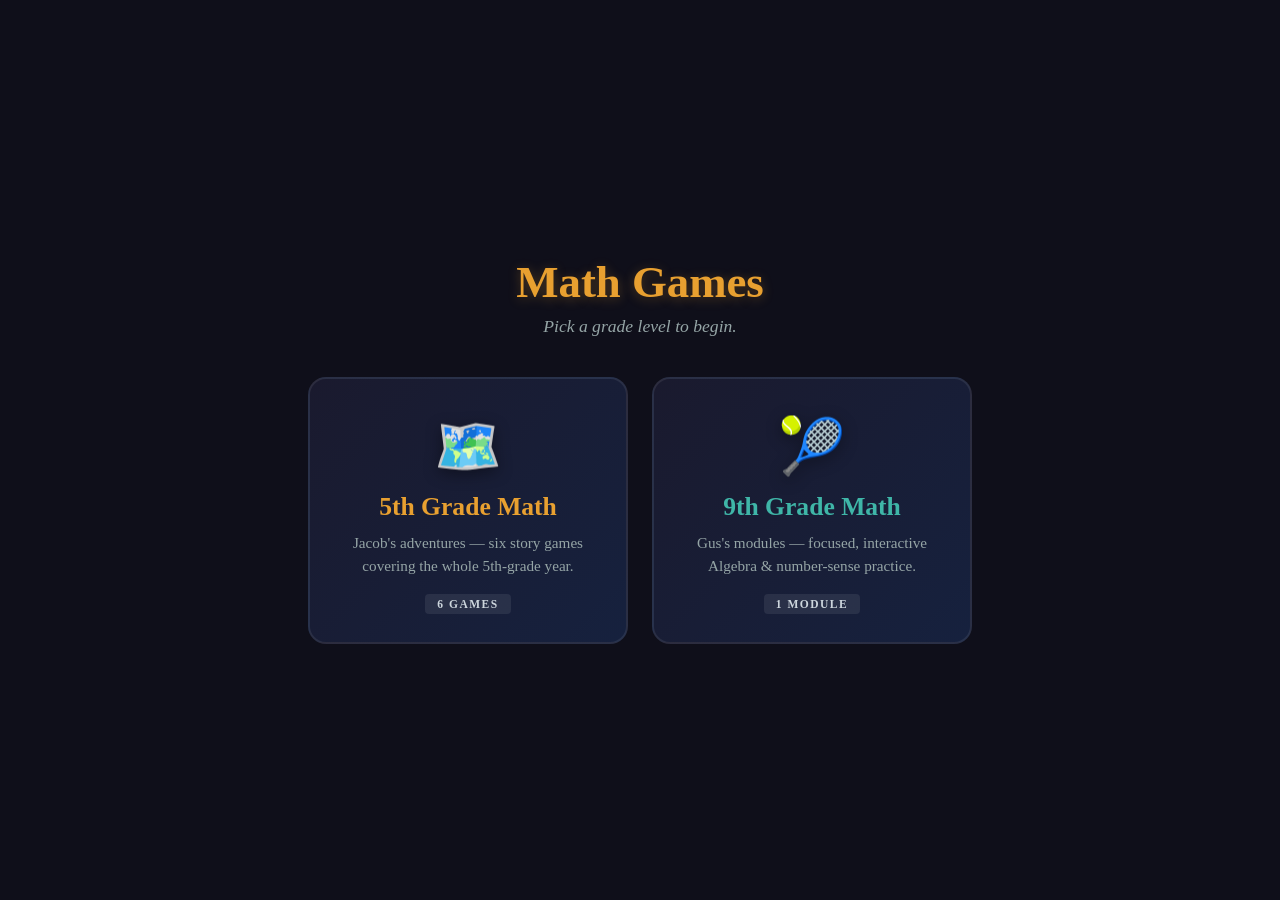
==== index.html @ d9a59fae "Add grade-level categories + 9th-grade module "Hidden Factors" Hub reorganized into grade-level cate" ====
<!DOCTYPE html>
<html lang="en">
<head>
  <meta charset="UTF-8">
  <meta name="viewport" content="width=device-width, initial-scale=1.0">
  <title>Math Games</title>
  <link rel="stylesheet" href="hub-style.css?v=2">
</head>
<body>
  <div class="hub">
    <h1 class="hub-title">Math Games</h1>

    <!-- ==================== CATEGORY PICKER ==================== -->
    <section id="view-categories" class="hub-view active">
      <p class="hub-subtitle">Pick a grade level to begin.</p>
      <div class="category-cards">
        <button class="category-card grade5" data-cat="grade5">
          <div class="category-emoji">🗺️</div>
          <h2 class="category-title">5th Grade Math</h2>
          <p class="category-desc">Jacob's adventures — six story games covering the whole 5th-grade year.</p>
          <span class="category-count">6 games</span>
        </button>
        <button class="category-card grade9" data-cat="grade9">
          <div class="category-emoji">🎾</div>
          <h2 class="category-title">9th Grade Math</h2>
          <p class="category-desc">Gus's modules — focused, interactive Algebra &amp; number-sense practice.</p>
          <span class="category-count">1 module</span>
        </button>
      </div>
    </section>

    <!-- ==================== 5TH GRADE ==================== -->
    <section id="view-grade5" class="hub-view">
      <div class="view-header">
        <button class="back-btn" data-back>← Grade levels</button>
        <h2 class="view-title">5th Grade Math</h2>
        <p class="view-subtitle">Choose your quest, adventurer…</p>
      </div>
      <div class="game-cards">
        <a href="muffin/" class="game-card muffin-card">
          <div class="card-icon">
            <svg width="80" height="80" viewBox="0 0 150 150" xmlns="http://www.w3.org/2000/svg">
              <ellipse cx="75" cy="100" rx="45" ry="32" fill="#A0794C"/>
              <ellipse cx="75" cy="105" rx="30" ry="18" fill="#C4A265"/>
              <ellipse cx="75" cy="68" rx="30" ry="25" fill="#A0794C"/>
              <ellipse cx="75" cy="78" rx="18" ry="12" fill="#B8935A"/>
              <ellipse cx="75" cy="73" rx="8" ry="5" fill="#5C3D1E"/>
              <circle cx="63" cy="60" r="4" fill="#2C1810"/>
              <circle cx="87" cy="60" r="4" fill="#2C1810"/>
              <circle cx="64" cy="59" r="1.5" fill="white"/>
              <circle cx="88" cy="59" r="1.5" fill="white"/>
              <path d="M 68 82 Q 75 88 82 82" fill="none" stroke="#5C3D1E" stroke-width="1.5"/>
              <path d="M 45 52 Q 50 30 75 28 Q 100 30 105 52 L 100 48 Q 75 38 50 48 Z" fill="#7A5C30"/>
              <rect x="50" y="46" width="50" height="4" rx="2" fill="#3E2712"/>
            </svg>
          </div>
          <h2 class="card-title">Muffin's Mystery Agency</h2>
          <p class="card-desc">Help Detective Muffin the capybara solve mysteries using decimal division!</p>
          <span class="card-tag detective">Detective</span>
        </a>
        <a href="quest/" class="game-card quest-card">
          <div class="card-icon">
            <svg width="80" height="80" viewBox="0 0 80 80" xmlns="http://www.w3.org/2000/svg">
              <!-- Shield -->
              <path d="M 40 8 L 65 18 L 65 45 Q 65 65 40 75 Q 15 65 15 45 L 15 18 Z" fill="#4a3728" stroke="#e8a030" stroke-width="2"/>
              <path d="M 40 14 L 59 22 L 59 43 Q 59 60 40 69 Q 21 60 21 43 L 21 22 Z" fill="#5c4033"/>
              <!-- Dragon emblem -->
              <path d="M 40 25 L 48 35 L 55 30 L 50 40 L 55 50 L 45 45 L 40 55 L 35 45 L 25 50 L 30 40 L 25 30 L 32 35 Z" fill="#e8a030"/>
              <!-- Crossed swords behind -->
              <line x1="10" y1="65" x2="35" y2="15" stroke="#888" stroke-width="3" stroke-linecap="round"/>
              <line x1="70" y1="65" x2="45" y2="15" stroke="#888" stroke-width="3" stroke-linecap="round"/>
              <circle cx="10" cy="65" r="4" fill="#e8a030"/>
              <circle cx="70" cy="65" r="4" fill="#e8a030"/>
            </svg>
          </div>
          <h2 class="card-title">Realms of Mathematica</h2>
          <p class="card-desc">Create a hero and embark on a D&D-inspired quest powered by math!</p>
          <span class="card-tag rpg">RPG Adventure</span>
        </a>
        <a href="naturalist/" class="game-card naturalist-card">
          <div class="card-icon">
            <svg width="80" height="80" viewBox="0 0 80 80" xmlns="http://www.w3.org/2000/svg">
              <!-- Notebook -->
              <rect x="14" y="14" width="50" height="52" fill="#3a2010" stroke="#1a1008" stroke-width="1.5" rx="2"/>
              <rect x="16" y="16" width="46" height="48" fill="#f0e3bd"/>
              <line x1="22" y1="16" x2="22" y2="64" stroke="#aa3838" stroke-width="0.5"/>
              <!-- Leaf sketched on page -->
              <ellipse cx="38" cy="40" rx="14" ry="8" fill="#7a8a48" transform="rotate(-20 38 40)"/>
              <line x1="50" y1="32" x2="26" y2="48" stroke="#3a2010" stroke-width="0.5"/>
              <!-- Magnifying glass -->
              <circle cx="58" cy="58" r="10" fill="rgba(170, 220, 200, 0.3)" stroke="#aa8838" stroke-width="2"/>
              <line x1="50" y1="66" x2="44" y2="72" stroke="#aa8838" stroke-width="2.5" stroke-linecap="round"/>
              <!-- Quill -->
              <path d="M 56 16 Q 70 28 66 50" stroke="#c47828" stroke-width="2" fill="none"/>
            </svg>
          </div>
          <h2 class="card-title">Foxglove Hollow</h2>
          <p class="card-desc">An apprentice naturalist's field notebook: line plots, fractions, and the first quadrant.</p>
          <span class="card-tag naturalist">Naturalist</span>
        </a>
        <a href="atlas/" class="game-card atlas-card">
          <div class="card-icon">
            <svg width="80" height="80" viewBox="0 0 80 80" xmlns="http://www.w3.org/2000/svg">
              <!-- Compass rose -->
              <circle cx="40" cy="40" r="34" fill="#eadba0" stroke="#5a3818" stroke-width="2"/>
              <circle cx="40" cy="40" r="28" fill="none" stroke="#7a5828" stroke-width="0.8"/>
              <text x="40" y="14" text-anchor="middle" fill="#5a3818" font-size="8" font-weight="bold">N</text>
              <text x="68" y="43" text-anchor="middle" fill="#5a3818" font-size="8" font-weight="bold">E</text>
              <text x="40" y="72" text-anchor="middle" fill="#5a3818" font-size="8" font-weight="bold">S</text>
              <text x="12" y="43" text-anchor="middle" fill="#5a3818" font-size="8" font-weight="bold">W</text>
              <polygon points="40,18 46,40 40,62 34,40" fill="#aa2222" stroke="#5a1010" stroke-width="0.6"/>
              <polygon points="18,40 40,34 62,40 40,46" fill="#5a3818" stroke="#3a2010" stroke-width="0.6"/>
              <circle cx="40" cy="40" r="3" fill="#aa8838" stroke="#3a2010" stroke-width="1"/>
            </svg>
          </div>
          <h2 class="card-title">Captain Cartwright's Atlas</h2>
          <p class="card-desc">Plot the coordinates, sort the shapes, decode the captain's ciphers — find the treasure!</p>
          <span class="card-tag atlas">Cartographer</span>
        </a>
        <a href="clockwork/" class="game-card clockwork-card">
          <div class="card-icon">
            <svg width="80" height="80" viewBox="0 0 80 80" xmlns="http://www.w3.org/2000/svg">
              <!-- Large brass gear -->
              <circle cx="34" cy="44" r="22" fill="#7a5018" stroke="#3a2010" stroke-width="1.5"/>
              <circle cx="34" cy="44" r="18" fill="#b8902a" stroke="#3a2010" stroke-width="1"/>
              <!-- Teeth -->
              <g fill="#7a5018">
                <rect x="32" y="18" width="4" height="6"/>
                <rect x="32" y="64" width="4" height="6"/>
                <rect x="8" y="42" width="6" height="4"/>
                <rect x="54" y="42" width="6" height="4"/>
                <rect x="14" y="22" width="6" height="4" transform="rotate(-45 17 24)"/>
                <rect x="48" y="22" width="6" height="4" transform="rotate(45 51 24)"/>
                <rect x="14" y="62" width="6" height="4" transform="rotate(45 17 64)"/>
                <rect x="48" y="62" width="6" height="4" transform="rotate(-45 51 64)"/>
              </g>
              <circle cx="34" cy="44" r="5" fill="#3a2010"/>
              <!-- Small copper gear -->
              <circle cx="60" cy="22" r="10" fill="#8a4818" stroke="#3a1810" stroke-width="1"/>
              <g fill="#8a4818">
                <rect x="58" y="8" width="4" height="4"/>
                <rect x="58" y="32" width="4" height="4"/>
                <rect x="46" y="20" width="4" height="4"/>
                <rect x="70" y="20" width="4" height="4"/>
              </g>
              <circle cx="60" cy="22" r="3" fill="#3a1810"/>
              <!-- Clock hands on big gear -->
              <line x1="34" y1="44" x2="34" y2="30" stroke="#1a1008" stroke-width="1.8" stroke-linecap="round"/>
              <line x1="34" y1="44" x2="44" y2="44" stroke="#1a1008" stroke-width="1.3" stroke-linecap="round"/>
            </svg>
          </div>
          <h2 class="card-title">The Clockmaker's Workshop</h2>
          <p class="card-desc">Read the gears, sort the shapes, plot the floor, untangle the rules. Build the tower clock.</p>
          <span class="card-tag clockmaker">Clockmaker</span>
        </a>
        <a href="chronicle/" class="game-card chronicle-card">
          <div class="card-icon">
            <svg width="80" height="80" viewBox="0 0 80 80" xmlns="http://www.w3.org/2000/svg">
              <!-- Open codex with star -->
              <path d="M 12 50 Q 26 42 40 44 Q 54 42 68 50 L 68 68 Q 54 60 40 62 Q 26 60 12 68 Z" fill="#3a1810" stroke="#1a0808" stroke-width="1.5"/>
              <path d="M 14 51 Q 26 44 40 46 L 40 64 Q 26 60 14 66 Z" fill="#f0e3bd" stroke="#3a2010" stroke-width="0.6"/>
              <path d="M 66 51 Q 54 44 40 46 L 40 64 Q 54 60 66 66 Z" fill="#f0e3bd" stroke="#3a2010" stroke-width="0.6"/>
              <rect x="38" y="45" width="4" height="20" fill="#5a1818"/>
              <!-- page squiggles -->
              <line x1="20" y1="52" x2="36" y2="50" stroke="#5a3818" stroke-width="0.6"/>
              <line x1="20" y1="56" x2="36" y2="54" stroke="#5a3818" stroke-width="0.6"/>
              <line x1="44" y1="50" x2="60" y2="52" stroke="#5a3818" stroke-width="0.6"/>
              <line x1="44" y1="54" x2="60" y2="56" stroke="#5a3818" stroke-width="0.6"/>
              <!-- star above -->
              <polygon points="40,8 44,22 58,22 47,30 51,44 40,36 29,44 33,30 22,22 36,22" fill="#d4a624" stroke="#3a2010" stroke-width="1"/>
              <polygon points="40,14 42,22 50,22 44,28 46,36 40,32 34,36 36,28 30,22 38,22" fill="#f0d27a"/>
              <!-- crossed sword + quill -->
              <line x1="4" y1="20" x2="22" y2="42" stroke="#888" stroke-width="2.5" stroke-linecap="round"/>
              <path d="M 76 20 Q 70 38 56 50" fill="none" stroke="#c47828" stroke-width="2"/>
            </svg>
          </div>
          <h2 class="card-title">Realms of Mathematica II</h2>
          <p class="card-desc">An RPG sequel: build a hero, brave the Sundered Quarry, recover the Codex. Six acts, all of 5th-grade math.</p>
          <span class="card-tag chronicle">Epic RPG</span>
        </a>
      </div>
    </section>

    <!-- ==================== 9TH GRADE ==================== -->
    <section id="view-grade9" class="hub-view">
      <div class="view-header">
        <button class="back-btn" data-back>← Grade levels</button>
        <h2 class="view-title">9th Grade Math</h2>
        <p class="view-subtitle">Focused, interactive Algebra modules.</p>
      </div>
      <div class="game-cards">
        <a href="hidden-factors/" class="game-card hidden-factors-card">
          <div class="card-icon">
            <svg width="80" height="80" viewBox="0 0 80 80" xmlns="http://www.w3.org/2000/svg">
              <!-- radical sign -->
              <path d="M 12 46 L 20 46 L 30 68 L 44 18 L 70 18" fill="none" stroke="#d8f045" stroke-width="4" stroke-linecap="round" stroke-linejoin="round"/>
              <!-- factor-tree under the radicand -->
              <circle cx="52" cy="34" r="7" fill="#1d6f5c" stroke="#d8f045" stroke-width="1.5"/>
              <circle cx="44" cy="52" r="6" fill="#28a07f" stroke="#d8f045" stroke-width="1.5"/>
              <circle cx="62" cy="52" r="6" fill="#28a07f" stroke="#d8f045" stroke-width="1.5"/>
              <line x1="49" y1="40" x2="45" y2="47" stroke="#d8f045" stroke-width="1.5"/>
              <line x1="55" y1="40" x2="61" y2="47" stroke="#d8f045" stroke-width="1.5"/>
              <!-- couple circle -->
              <ellipse cx="53" cy="52" rx="17" ry="9" fill="none" stroke="#f0e3bd" stroke-width="1.2" stroke-dasharray="3 2"/>
            </svg>
          </div>
          <h2 class="card-title">Hidden Factors</h2>
          <p class="card-desc">Simplifying square roots with factor trees — couples go out, singles stay in. No calculator needed.</p>
          <span class="card-tag hidden-factors">Algebra · Roots</span>
        </a>
      </div>
    </section>
  </div>

  <script>
    (function () {
      var views = {
        categories: document.getElementById('view-categories'),
        grade5: document.getElementById('view-grade5'),
        grade9: document.getElementById('view-grade9')
      };
      function show(name) {
        Object.keys(views).forEach(function (k) { views[k].classList.remove('active'); });
        (views[name] || views.categories).classList.add('active');
        window.scrollTo(0, 0);
        if (name === 'categories') { history.replaceState(null, '', '#'); }
        else { history.replaceState(null, '', '#' + name); }
      }
      document.querySelectorAll('.category-card').forEach(function (btn) {
        btn.addEventListener('click', function () { show(btn.getAttribute('data-cat')); });
      });
      document.querySelectorAll('[data-back]').forEach(function (btn) {
        btn.addEventListener('click', function () { show('categories'); });
      });
      // deep-link support: #grade5 / #grade9
      var h = (window.location.hash || '').replace('#', '');
      if (h === 'grade5' || h === 'grade9') show(h);
    })();
  </script>
</body>
</html>
---- hub-style.css ----
*, *::before, *::after {
  box-sizing: border-box;
  margin: 0;
  padding: 0;
}

body {
  font-family: Georgia, 'Times New Roman', serif;
  background: #0f0f1a;
  color: #ecf0f1;
  min-height: 100vh;
  display: flex;
  align-items: center;
  justify-content: center;
}

.hub {
  text-align: center;
  padding: 40px 20px;
  max-width: 800px;
  width: 100%;
}

.hub-title {
  font-size: 2.8rem;
  color: #e8a030;
  text-shadow: 0 2px 12px rgba(232, 160, 48, 0.3);
  margin-bottom: 8px;
}

.hub-subtitle {
  font-size: 1.1rem;
  color: #95a5a6;
  font-style: italic;
  margin-bottom: 40px;
}

/* ==================== VIEW SWITCHER ==================== */
.hub-view { display: none; }
.hub-view.active { display: block; }

/* ==================== CATEGORY PICKER ==================== */
.category-cards {
  display: flex;
  gap: 24px;
  justify-content: center;
  flex-wrap: wrap;
}

.category-card {
  display: flex;
  flex-direction: column;
  align-items: center;
  text-align: center;
  background: linear-gradient(135deg, #1a1a2e, #16213e);
  border: 2px solid rgba(255, 255, 255, 0.08);
  border-radius: 18px;
  padding: 36px 28px 28px;
  width: 320px;
  cursor: pointer;
  color: inherit;
  font-family: inherit;
  transition: all 0.3s ease;
}
.category-card:hover { transform: translateY(-6px); box-shadow: 0 12px 40px rgba(0, 0, 0, 0.5); }
.category-card.grade5:hover { border-color: #e8a030; box-shadow: 0 12px 40px rgba(232, 160, 48, 0.18); }
.category-card.grade9:hover { border-color: #3fb6a8; box-shadow: 0 12px 40px rgba(63, 182, 168, 0.20); }

.category-emoji { font-size: 3.4rem; margin-bottom: 14px; filter: drop-shadow(0 4px 8px rgba(0,0,0,0.4)); }
.category-title { font-size: 1.6rem; margin-bottom: 10px; }
.category-card.grade5 .category-title { color: #e8a030; }
.category-card.grade9 .category-title { color: #3fb6a8; }
.category-desc { font-size: 0.95rem; color: #95a5a6; line-height: 1.5; margin-bottom: 16px; }
.category-count {
  font-size: 0.72rem;
  text-transform: uppercase;
  letter-spacing: 1.5px;
  padding: 4px 12px;
  border-radius: 4px;
  font-weight: bold;
  background: rgba(255,255,255,0.08);
  color: #cdd6dd;
}

/* ==================== VIEW HEADER (inside a category) ==================== */
.view-header { margin-bottom: 32px; position: relative; }
.view-title { font-size: 2rem; color: #ecf0f1; margin-bottom: 6px; }
.view-subtitle { font-size: 1.05rem; color: #95a5a6; font-style: italic; }
.back-btn {
  position: absolute;
  left: 0;
  top: 4px;
  background: rgba(255,255,255,0.05);
  border: 1px solid rgba(255,255,255,0.14);
  color: #cdd6dd;
  font-family: inherit;
  font-size: 0.9rem;
  padding: 8px 14px;
  border-radius: 8px;
  cursor: pointer;
  transition: all 0.2s ease;
}
.back-btn:hover { background: rgba(255,255,255,0.12); color: #fff; }
@media (max-width: 560px) {
  .back-btn { position: static; display: inline-block; margin-bottom: 16px; }
}

.game-cards {
  display: flex;
  gap: 24px;
  justify-content: center;
  flex-wrap: wrap;
}

.game-card {
  display: flex;
  flex-direction: column;
  align-items: center;
  text-decoration: none;
  color: inherit;
  background: linear-gradient(135deg, #1a1a2e, #16213e);
  border: 2px solid rgba(255, 255, 255, 0.08);
  border-radius: 16px;
  padding: 32px 24px 24px;
  width: 320px;
  transition: all 0.3s ease;
  position: relative;
  overflow: hidden;
}

.game-card:hover {
  transform: translateY(-6px);
  box-shadow: 0 12px 40px rgba(0, 0, 0, 0.5);
}

.muffin-card:hover {
  border-color: #e2b714;
  box-shadow: 0 12px 40px rgba(226, 183, 20, 0.15);
}

.quest-card:hover {
  border-color: #e8a030;
  box-shadow: 0 12px 40px rgba(232, 160, 48, 0.15);
}

.clockwork-card:hover {
  border-color: #d4a624;
  box-shadow: 0 12px 40px rgba(212, 166, 36, 0.18);
}

.chronicle-card:hover {
  border-color: #a890c0;
  box-shadow: 0 12px 40px rgba(168, 144, 192, 0.22);
}

.hidden-factors-card:hover {
  border-color: #d8f045;
  box-shadow: 0 12px 40px rgba(216, 240, 69, 0.18);
}

.card-icon {
  margin-bottom: 16px;
  filter: drop-shadow(0 4px 8px rgba(0, 0, 0, 0.4));
}

.card-title {
  font-size: 1.4rem;
  margin-bottom: 8px;
}

.muffin-card .card-title { color: #e2b714; }
.quest-card .card-title { color: #e8a030; }
.clockwork-card .card-title { color: #d4a624; }
.chronicle-card .card-title { color: #a890c0; }
.hidden-factors-card .card-title { color: #d8f045; }

.card-desc {
  font-size: 0.9rem;
  color: #95a5a6;
  line-height: 1.5;
  margin-bottom: 16px;
}

.card-tag {
  font-size: 0.7rem;
  text-transform: uppercase;
  letter-spacing: 1.5px;
  padding: 4px 12px;
  border-radius: 4px;
  font-weight: bold;
}

.card-tag.detective {
  background: #e2b714;
  color: #1a1a2e;
}

.card-tag.rpg {
  background: #e8a030;
  color: #1a1a2e;
}

.card-tag.atlas {
  background: #5a8aaa;
  color: #1a1a2e;
}

.card-tag.naturalist {
  background: #aab87c;
  color: #1a1a2e;
}

.card-tag.clockmaker {
  background: #d4a624;
  color: #1a1a2e;
}

.card-tag.chronicle {
  background: #a890c0;
  color: #1a1a2e;
}

.card-tag.hidden-factors {
  background: #d8f045;
  color: #1a2e1a;
}

@media (max-width: 700px) {
  .hub-title { font-size: 2rem; }
  .game-cards { flex-direction: column; align-items: center; }
  .game-card { width: 100%; max-width: 360px; }
}
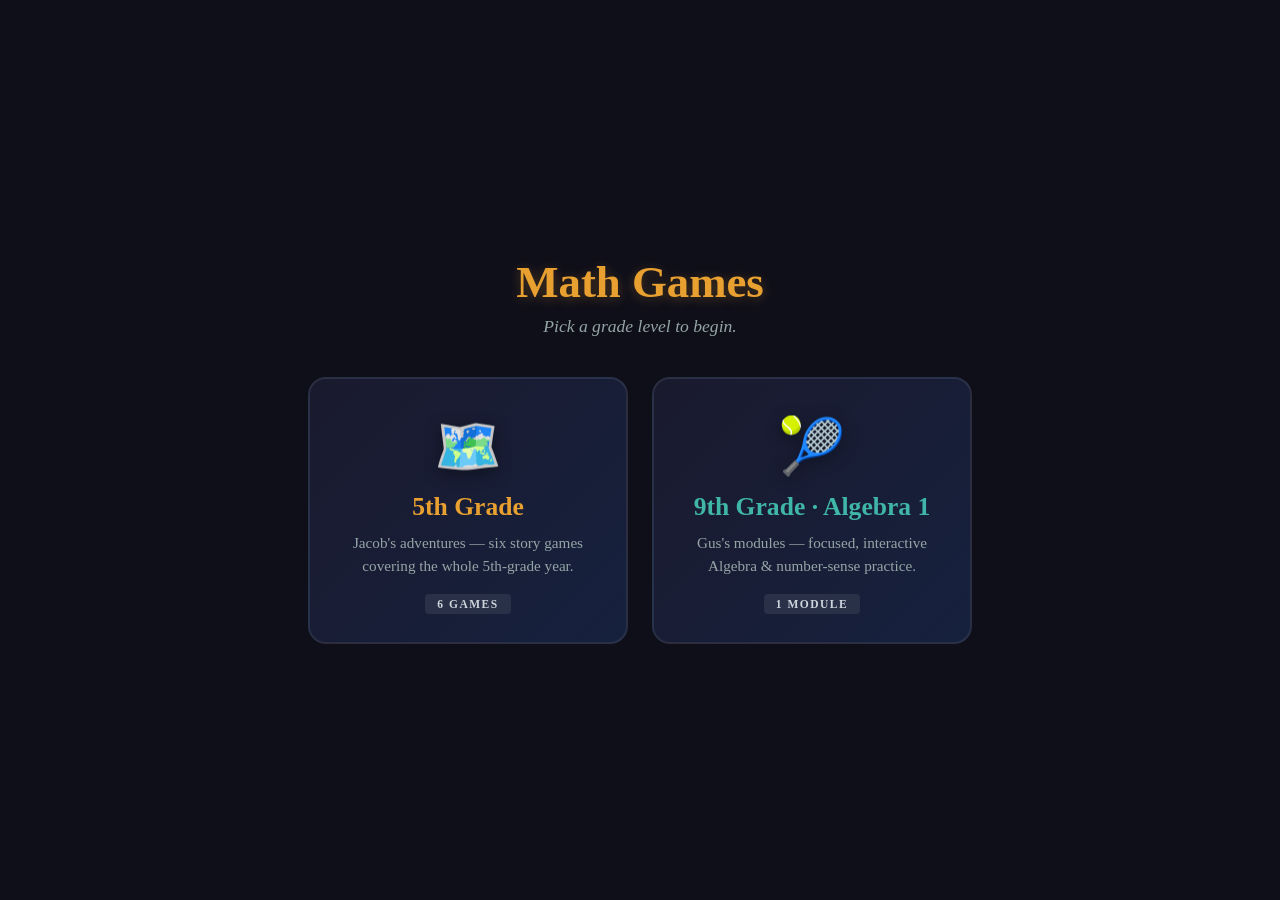
==== commit a52ff0ec: "9th Grade: add "Simplifying Radicals", retire "Hidden Factors" Consolidate the 9th-grade shelf into " ====
--- a/index.html
+++ b/index.html
@@ -4,7 +4,7 @@
   <meta charset="UTF-8">
   <meta name="viewport" content="width=device-width, initial-scale=1.0">
   <title>Math Games</title>
-  <link rel="stylesheet" href="hub-style.css?v=2">
+  <link rel="stylesheet" href="hub-style.css?v=3">
 </head>
 <body>
   <div class="hub">
@@ -16,13 +16,13 @@
       <div class="category-cards">
         <button class="category-card grade5" data-cat="grade5">
           <div class="category-emoji">🗺️</div>
-          <h2 class="category-title">5th Grade Math</h2>
+          <h2 class="category-title">5th Grade</h2>
           <p class="category-desc">Jacob's adventures — six story games covering the whole 5th-grade year.</p>
           <span class="category-count">6 games</span>
         </button>
         <button class="category-card grade9" data-cat="grade9">
           <div class="category-emoji">🎾</div>
-          <h2 class="category-title">9th Grade Math</h2>
+          <h2 class="category-title">9th Grade · Algebra 1</h2>
           <p class="category-desc">Gus's modules — focused, interactive Algebra &amp; number-sense practice.</p>
           <span class="category-count">1 module</span>
         </button>
@@ -33,7 +33,7 @@
     <section id="view-grade5" class="hub-view">
       <div class="view-header">
         <button class="back-btn" data-back>← Grade levels</button>
-        <h2 class="view-title">5th Grade Math</h2>
+        <h2 class="view-title">5th Grade</h2>
         <p class="view-subtitle">Choose your quest, adventurer…</p>
       </div>
       <div class="game-cards">
@@ -185,28 +185,28 @@
     <section id="view-grade9" class="hub-view">
       <div class="view-header">
         <button class="back-btn" data-back>← Grade levels</button>
-        <h2 class="view-title">9th Grade Math</h2>
+        <h2 class="view-title">9th Grade · Algebra 1</h2>
         <p class="view-subtitle">Focused, interactive Algebra modules.</p>
       </div>
       <div class="game-cards">
-        <a href="hidden-factors/" class="game-card hidden-factors-card">
-          <div class="card-icon">
-            <svg width="80" height="80" viewBox="0 0 80 80" xmlns="http://www.w3.org/2000/svg">
-              <!-- radical sign -->
-              <path d="M 12 46 L 20 46 L 30 68 L 44 18 L 70 18" fill="none" stroke="#d8f045" stroke-width="4" stroke-linecap="round" stroke-linejoin="round"/>
-              <!-- factor-tree under the radicand -->
-              <circle cx="52" cy="34" r="7" fill="#1d6f5c" stroke="#d8f045" stroke-width="1.5"/>
-              <circle cx="44" cy="52" r="6" fill="#28a07f" stroke="#d8f045" stroke-width="1.5"/>
-              <circle cx="62" cy="52" r="6" fill="#28a07f" stroke="#d8f045" stroke-width="1.5"/>
-              <line x1="49" y1="40" x2="45" y2="47" stroke="#d8f045" stroke-width="1.5"/>
-              <line x1="55" y1="40" x2="61" y2="47" stroke="#d8f045" stroke-width="1.5"/>
-              <!-- couple circle -->
-              <ellipse cx="53" cy="52" rx="17" ry="9" fill="none" stroke="#f0e3bd" stroke-width="1.2" stroke-dasharray="3 2"/>
-            </svg>
-          </div>
-          <h2 class="card-title">Hidden Factors</h2>
-          <p class="card-desc">Simplifying square roots with factor trees — couples go out, singles stay in. No calculator needed.</p>
-          <span class="card-tag hidden-factors">Algebra · Roots</span>
+        <a href="simplifying-radicals/" class="game-card simplifying-radicals-card">
+          <div class="card-icon">
+            <svg width="80" height="80" viewBox="0 0 80 80" xmlns="http://www.w3.org/2000/svg">
+              <!-- radical sign with index 3 -->
+              <text x="8" y="34" fill="#2bb39a" font-family="Trebuchet MS, sans-serif" font-size="12" font-weight="bold">3</text>
+              <path d="M 16 44 L 24 44 L 34 66 L 48 18 L 72 18" fill="none" stroke="#d8f045" stroke-width="4" stroke-linecap="round" stroke-linejoin="round"/>
+              <!-- couple + triple chips under the radicand -->
+              <ellipse cx="44" cy="40" rx="13" ry="8" fill="none" stroke="#f0e3bd" stroke-width="1.2" stroke-dasharray="3 2"/>
+              <circle cx="39" cy="40" r="5" fill="#28a07f"/>
+              <circle cx="49" cy="40" r="5" fill="#28a07f"/>
+              <circle cx="58" cy="52" r="5" fill="#2f6f5c"/>
+              <circle cx="44" cy="52" r="5" fill="#2f6f5c"/>
+              <circle cx="51" cy="52" r="5" fill="#2f6f5c"/>
+            </svg>
+          </div>
+          <h2 class="card-title">Simplifying Radicals</h2>
+          <p class="card-desc">Square &amp; cube roots with factor trees — couples or triples go out, singles stay in. Learn → Practice → Quiz. No calculator.</p>
+          <span class="card-tag simplifying-radicals">Algebra · Radicals</span>
         </a>
       </div>
     </section>
--- a/hub-style.css
+++ b/hub-style.css
@@ -158,6 +158,11 @@
   box-shadow: 0 12px 40px rgba(216, 240, 69, 0.18);
 }
 
+.simplifying-radicals-card:hover {
+  border-color: #2bb39a;
+  box-shadow: 0 12px 40px rgba(43, 179, 154, 0.20);
+}
+
 .card-icon {
   margin-bottom: 16px;
   filter: drop-shadow(0 4px 8px rgba(0, 0, 0, 0.4));
@@ -173,6 +178,7 @@
 .clockwork-card .card-title { color: #d4a624; }
 .chronicle-card .card-title { color: #a890c0; }
 .hidden-factors-card .card-title { color: #d8f045; }
+.simplifying-radicals-card .card-title { color: #2bb39a; }
 
 .card-desc {
   font-size: 0.9rem;
@@ -225,6 +231,11 @@
   color: #1a2e1a;
 }
 
+.card-tag.simplifying-radicals {
+  background: #2bb39a;
+  color: #08231d;
+}
+
 @media (max-width: 700px) {
   .hub-title { font-size: 2rem; }
   .game-cards { flex-direction: column; align-items: center; }
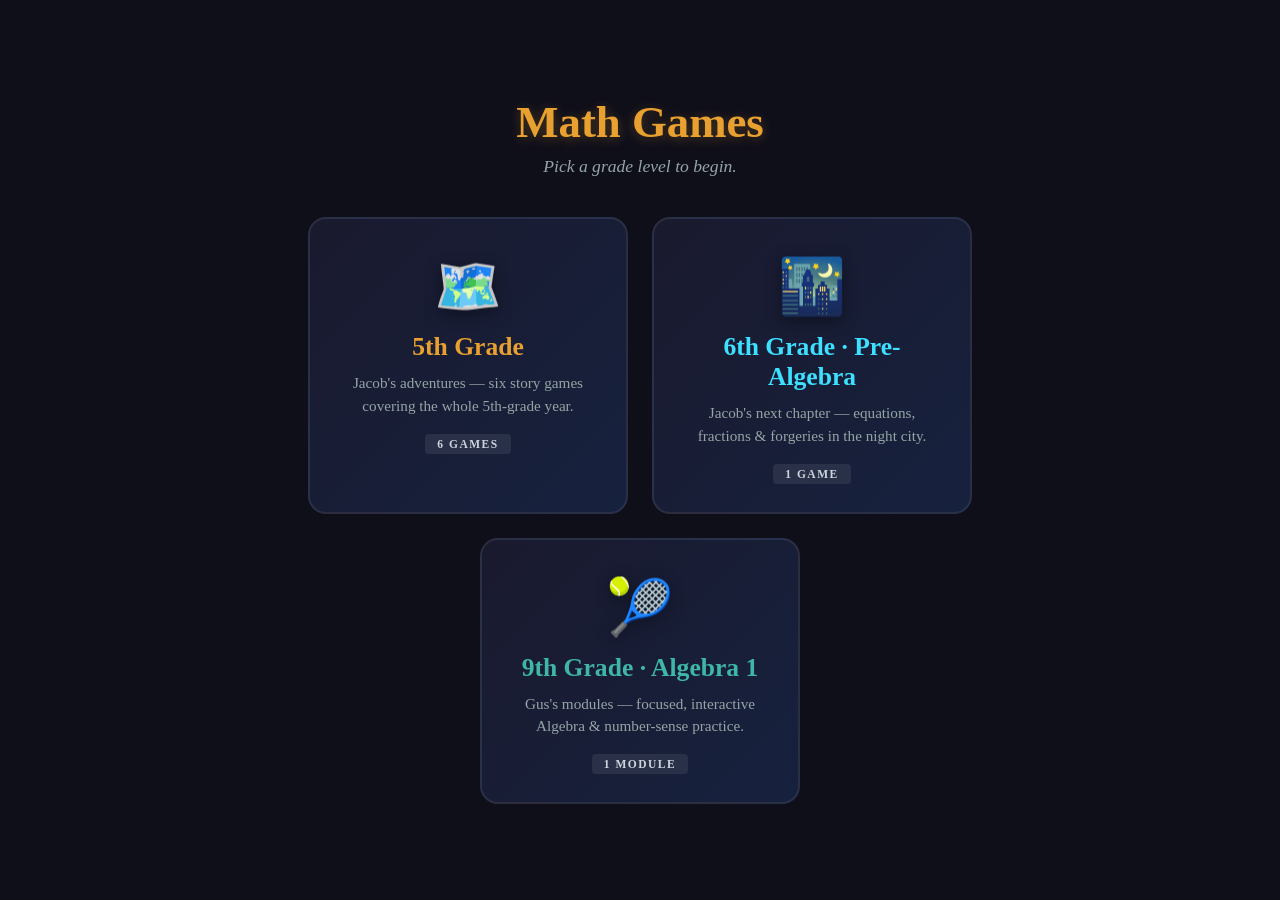
==== commit d3eb3ee4: "6th Grade: add NIGHTFALL — a pre-algebra math heist game Six jobs targeting RSM Pre-Algebra Prep wea" ====
--- a/index.html
+++ b/index.html
@@ -19,6 +19,12 @@
           <h2 class="category-title">5th Grade</h2>
           <p class="category-desc">Jacob's adventures — six story games covering the whole 5th-grade year.</p>
           <span class="category-count">6 games</span>
+        </button>
+        <button class="category-card grade6" data-cat="grade6">
+          <div class="category-emoji">🌃</div>
+          <h2 class="category-title">6th Grade · Pre-Algebra</h2>
+          <p class="category-desc">Jacob's next chapter — equations, fractions &amp; forgeries in the night city.</p>
+          <span class="category-count">1 game</span>
         </button>
         <button class="category-card grade9" data-cat="grade9">
           <div class="category-emoji">🎾</div>
@@ -181,6 +187,48 @@
       </div>
     </section>
 
+    <!-- ==================== 6TH GRADE ==================== -->
+    <section id="view-grade6" class="hub-view">
+      <div class="view-header">
+        <button class="back-btn" data-back>← Grade levels</button>
+        <h2 class="view-title">6th Grade · Pre-Algebra</h2>
+        <p class="view-subtitle">The city needs a codebreaker…</p>
+      </div>
+      <div class="game-cards">
+        <a href="nightfall/" class="game-card nightfall-card">
+          <div class="card-icon">
+            <svg width="80" height="80" viewBox="0 0 80 80" xmlns="http://www.w3.org/2000/svg">
+              <!-- night sky + moon -->
+              <circle cx="62" cy="13" r="7" fill="#f0e8c8"/>
+              <circle cx="65" cy="11" r="6" fill="#0a0e1a"/>
+              <!-- skyline -->
+              <g fill="#131a2e">
+                <rect x="4" y="22" width="8" height="26"/><rect x="14" y="14" width="7" height="34"/>
+                <rect x="58" y="20" width="8" height="28"/><rect x="68" y="26" width="8" height="22"/>
+              </g>
+              <g fill="#3de0ff" opacity="0.75">
+                <rect x="16" y="18" width="2" height="2"/><rect x="6" y="26" width="2" height="2"/>
+                <rect x="61" y="24" width="2" height="2"/><rect x="70" y="30" width="2" height="2"/>
+              </g>
+              <!-- vault door -->
+              <circle cx="40" cy="48" r="26" fill="#1a2440" stroke="#3de0ff" stroke-width="2"/>
+              <circle cx="40" cy="48" r="20" fill="#131a2e" stroke="#26507a" stroke-width="1.2"/>
+              <circle cx="40" cy="48" r="12" fill="none" stroke="#ffd23d" stroke-width="2.5"/>
+              <line x1="40" y1="36" x2="40" y2="60" stroke="#ffd23d" stroke-width="2.5" stroke-linecap="round"/>
+              <line x1="28" y1="48" x2="52" y2="48" stroke="#ffd23d" stroke-width="2.5" stroke-linecap="round"/>
+              <circle cx="40" cy="48" r="4" fill="#ffd23d"/>
+              <!-- bolts -->
+              <circle cx="40" cy="25" r="1.6" fill="#3de0ff"/><circle cx="40" cy="71" r="1.6" fill="#3de0ff"/>
+              <circle cx="17" cy="48" r="1.6" fill="#3de0ff"/><circle cx="63" cy="48" r="1.6" fill="#3de0ff"/>
+            </svg>
+          </div>
+          <h2 class="card-title">NIGHTFALL</h2>
+          <p class="card-desc">Join a crew of honest thieves and crack the Syndicate's vaults — equations, like terms, fractions, and forged ledgers. Muffin drives.</p>
+          <span class="card-tag nightfall">Math Heist</span>
+        </a>
+      </div>
+    </section>
+
     <!-- ==================== 9TH GRADE ==================== -->
     <section id="view-grade9" class="hub-view">
       <div class="view-header">
@@ -217,6 +265,7 @@
       var views = {
         categories: document.getElementById('view-categories'),
         grade5: document.getElementById('view-grade5'),
+        grade6: document.getElementById('view-grade6'),
         grade9: document.getElementById('view-grade9')
       };
       function show(name) {
@@ -232,9 +281,9 @@
       document.querySelectorAll('[data-back]').forEach(function (btn) {
         btn.addEventListener('click', function () { show('categories'); });
       });
-      // deep-link support: #grade5 / #grade9
+      // deep-link support: #grade5 / #grade6 / #grade9
       var h = (window.location.hash || '').replace('#', '');
-      if (h === 'grade5' || h === 'grade9') show(h);
+      if (h === 'grade5' || h === 'grade6' || h === 'grade9') show(h);
     })();
   </script>
 </body>
--- a/hub-style.css
+++ b/hub-style.css
@@ -64,11 +64,13 @@
 }
 .category-card:hover { transform: translateY(-6px); box-shadow: 0 12px 40px rgba(0, 0, 0, 0.5); }
 .category-card.grade5:hover { border-color: #e8a030; box-shadow: 0 12px 40px rgba(232, 160, 48, 0.18); }
+.category-card.grade6:hover { border-color: #3de0ff; box-shadow: 0 12px 40px rgba(61, 224, 255, 0.20); }
 .category-card.grade9:hover { border-color: #3fb6a8; box-shadow: 0 12px 40px rgba(63, 182, 168, 0.20); }
 
 .category-emoji { font-size: 3.4rem; margin-bottom: 14px; filter: drop-shadow(0 4px 8px rgba(0,0,0,0.4)); }
 .category-title { font-size: 1.6rem; margin-bottom: 10px; }
 .category-card.grade5 .category-title { color: #e8a030; }
+.category-card.grade6 .category-title { color: #3de0ff; }
 .category-card.grade9 .category-title { color: #3fb6a8; }
 .category-desc { font-size: 0.95rem; color: #95a5a6; line-height: 1.5; margin-bottom: 16px; }
 .category-count {
@@ -236,6 +238,11 @@
   color: #08231d;
 }
 
+.card-tag.nightfall {
+  background: #3de0ff;
+  color: #04121c;
+}
+
 @media (max-width: 700px) {
   .hub-title { font-size: 2rem; }
   .game-cards { flex-direction: column; align-items: center; }
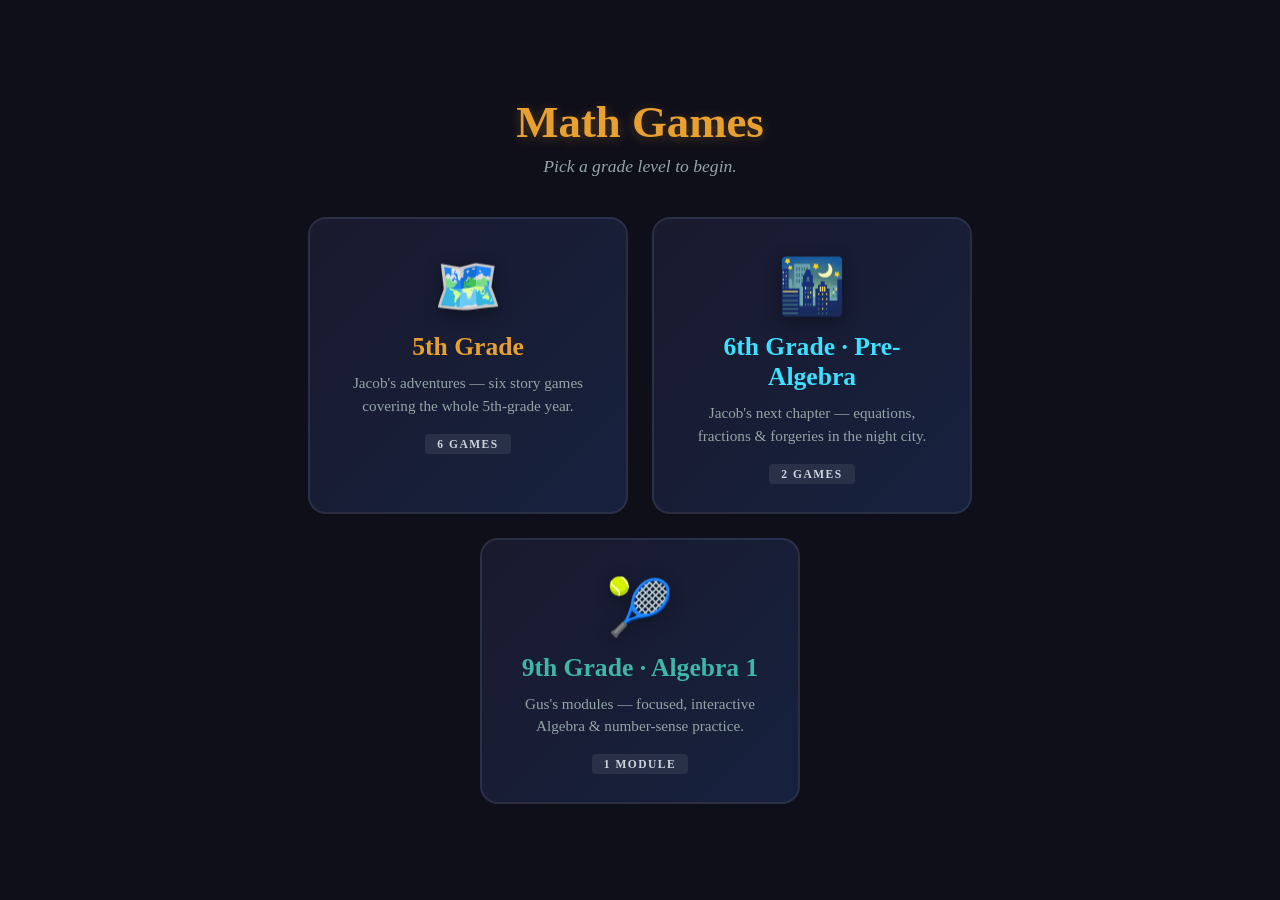
==== commit c7b88cbb: "6th Grade: add Muffin's Rush — area speed runs + printable sheets 90-second arcade drills for area c" ====
--- a/index.html
+++ b/index.html
@@ -24,7 +24,7 @@
           <div class="category-emoji">🌃</div>
           <h2 class="category-title">6th Grade · Pre-Algebra</h2>
           <p class="category-desc">Jacob's next chapter — equations, fractions &amp; forgeries in the night city.</p>
-          <span class="category-count">1 game</span>
+          <span class="category-count">2 games</span>
         </button>
         <button class="category-card grade9" data-cat="grade9">
           <div class="category-emoji">🎾</div>
@@ -225,6 +225,40 @@
           <h2 class="card-title">NIGHTFALL</h2>
           <p class="card-desc">Join a crew of honest thieves and crack the Syndicate's vaults — equations, like terms, fractions, and forged ledgers. Muffin drives.</p>
           <span class="card-tag nightfall">Math Heist</span>
+        </a>
+        <a href="arearush/" class="game-card arearush-card">
+          <div class="card-icon">
+            <svg width="80" height="80" viewBox="0 0 80 80" xmlns="http://www.w3.org/2000/svg">
+              <!-- sunset -->
+              <circle cx="40" cy="34" r="20" fill="#ffd23d"/>
+              <circle cx="40" cy="34" r="20" fill="url(#rushsun)"/>
+              <defs>
+                <linearGradient id="rushsun" x1="0" y1="0" x2="0" y2="1">
+                  <stop offset="0%" stop-color="#ffd23d"/>
+                  <stop offset="100%" stop-color="#ff3d8a"/>
+                </linearGradient>
+              </defs>
+              <rect x="24" y="38" width="32" height="2.5" fill="#140a24"/>
+              <rect x="20" y="44" width="40" height="2" fill="#140a24"/>
+              <!-- road -->
+              <path d="M 8 78 L 34 48 L 46 48 L 72 78 Z" fill="#1c1430"/>
+              <line x1="40" y1="50" x2="40" y2="78" stroke="#ffd23d" stroke-width="2" stroke-dasharray="4 5"/>
+              <!-- triangle + parallelogram road signs -->
+              <path d="M 12 38 L 20 24 L 28 38 Z" fill="none" stroke="#3de0ff" stroke-width="2.5" stroke-linejoin="round"/>
+              <path d="M 52 30 L 70 30 L 66 40 L 48 40 Z" fill="none" stroke="#3de0ff" stroke-width="2.5" stroke-linejoin="round"/>
+              <!-- van -->
+              <g transform="translate(28,56)">
+                <rect x="0" y="4" width="24" height="11" rx="2.5" fill="#3de0ff"/>
+                <rect x="2.5" y="0" width="15" height="8" rx="2" fill="#3de0ff"/>
+                <rect x="4.5" y="1.5" width="6" height="5" rx="1.2" fill="#140a24"/>
+                <circle cx="6" cy="16" r="3" fill="#140a24" stroke="#999" stroke-width="1"/>
+                <circle cx="19" cy="16" r="3" fill="#140a24" stroke="#999" stroke-width="1"/>
+              </g>
+            </svg>
+          </div>
+          <h2 class="card-title">Muffin's Rush</h2>
+          <p class="card-desc">90-second area speed runs — triangles, parallelograms, and strange shapes. Beat your record; Muffin drives as fast as you solve. Printable sheets included.</p>
+          <span class="card-tag arearush">Speed Arcade</span>
         </a>
       </div>
     </section>
--- a/hub-style.css
+++ b/hub-style.css
@@ -243,6 +243,11 @@
   color: #04121c;
 }
 
+.card-tag.arearush {
+  background: #ffd23d;
+  color: #2a1400;
+}
+
 @media (max-width: 700px) {
   .hub-title { font-size: 2rem; }
   .game-cards { flex-direction: column; align-items: center; }
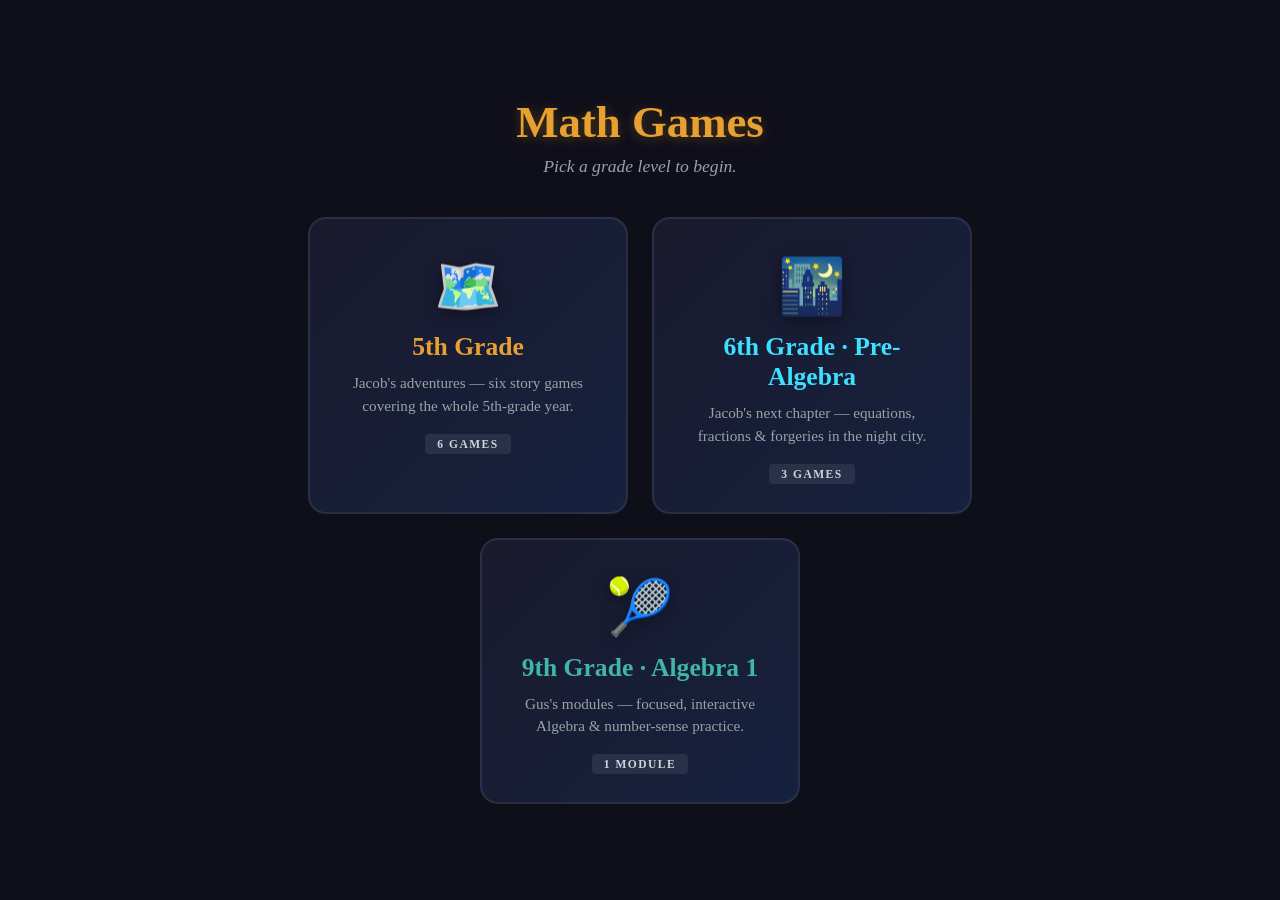
==== commit d68d0a44: "6th Grade: add Muffin's Food Truck — ratio tables, unit rates, big-number GCFs Built from Jacob's IM" ====
--- a/index.html
+++ b/index.html
@@ -4,7 +4,7 @@
   <meta charset="UTF-8">
   <meta name="viewport" content="width=device-width, initial-scale=1.0">
   <title>Math Games</title>
-  <link rel="stylesheet" href="hub-style.css?v=3">
+  <link rel="stylesheet" href="hub-style.css?v=4">
 </head>
 <body>
   <div class="hub">
@@ -24,7 +24,7 @@
           <div class="category-emoji">🌃</div>
           <h2 class="category-title">6th Grade · Pre-Algebra</h2>
           <p class="category-desc">Jacob's next chapter — equations, fractions &amp; forgeries in the night city.</p>
-          <span class="category-count">2 games</span>
+          <span class="category-count">3 games</span>
         </button>
         <button class="category-card grade9" data-cat="grade9">
           <div class="category-emoji">🎾</div>
@@ -257,8 +257,33 @@
             </svg>
           </div>
           <h2 class="card-title">Muffin's Rush</h2>
-          <p class="card-desc">90-second area speed runs — triangles, parallelograms, and strange shapes. Beat your record; Muffin drives as fast as you solve. Printable sheets included.</p>
+          <p class="card-desc">90-second speed runs — triangle &amp; parallelogram areas, shaded flags, surface area &amp; volume of prisms. Beat your record; Muffin drives as fast as you solve. Printable sheets included.</p>
           <span class="card-tag arearush">Speed Arcade</span>
+        </a>
+        <a href="foodtruck/" class="game-card foodtruck-card">
+          <div class="card-icon">
+            <svg width="80" height="80" viewBox="0 0 80 80" xmlns="http://www.w3.org/2000/svg">
+              <!-- truck body -->
+              <rect x="6" y="24" width="50" height="34" rx="5" fill="#e4572e" stroke="#2b2118" stroke-width="2"/>
+              <path d="M56 36 h10 q5 0 6 5 l3 9 v8 h-19 z" fill="#e4572e" stroke="#2b2118" stroke-width="2" stroke-linejoin="round"/>
+              <rect x="59" y="39" width="9" height="8" rx="1.5" fill="#bfe6f5"/>
+              <!-- awning -->
+              <path d="M10 24 h42 l-3 7 h-36 z" fill="#fffaf0" stroke="#2b2118" stroke-width="1.5"/>
+              <path d="M15 24 h6 l-1 7 h-6 z M27 24 h6 l-0.5 7 h-6 z M39 24 h6 l0 7 h-6 z" fill="#2bb39a"/>
+              <!-- chalkboard window -->
+              <rect x="12" y="33" width="38" height="16" rx="2" fill="#233d30" stroke="#8a5a32" stroke-width="1.5"/>
+              <text x="31" y="44" text-anchor="middle" font-family="Chalkboard SE, Marker Felt, Comic Sans MS, cursive" font-size="8" fill="#ffe08a">4 : 5</text>
+              <!-- wheels -->
+              <circle cx="20" cy="60" r="7" fill="#2b2118"/><circle cx="20" cy="60" r="2.5" fill="#c9c2b4"/>
+              <circle cx="62" cy="60" r="7" fill="#2b2118"/><circle cx="62" cy="60" r="2.5" fill="#c9c2b4"/>
+              <!-- sign -->
+              <rect x="16" y="10" width="30" height="10" rx="3" fill="#fffaf0" stroke="#2b2118" stroke-width="1.5"/>
+              <text x="31" y="18" text-anchor="middle" font-family="Arial, sans-serif" font-weight="bold" font-size="6.5" fill="#e4572e">EATS</text>
+            </svg>
+          </div>
+          <h2 class="card-title">Muffin's Food Truck</h2>
+          <p class="card-desc">Ratio tables, unit prices &amp; GCFs of big numbers. Set the table from the menu board, find the row with a 1, shrink giant recipes, and earn tips. Printable sheets included.</p>
+          <span class="card-tag foodtruck">Ratio Diner</span>
         </a>
       </div>
     </section>
--- a/hub-style.css
+++ b/hub-style.css
@@ -248,6 +248,11 @@
   color: #2a1400;
 }
 
+.card-tag.foodtruck {
+  background: #e4572e;
+  color: #fff;
+}
+
 @media (max-width: 700px) {
   .hub-title { font-size: 2rem; }
   .game-cards { flex-direction: column; align-items: center; }
